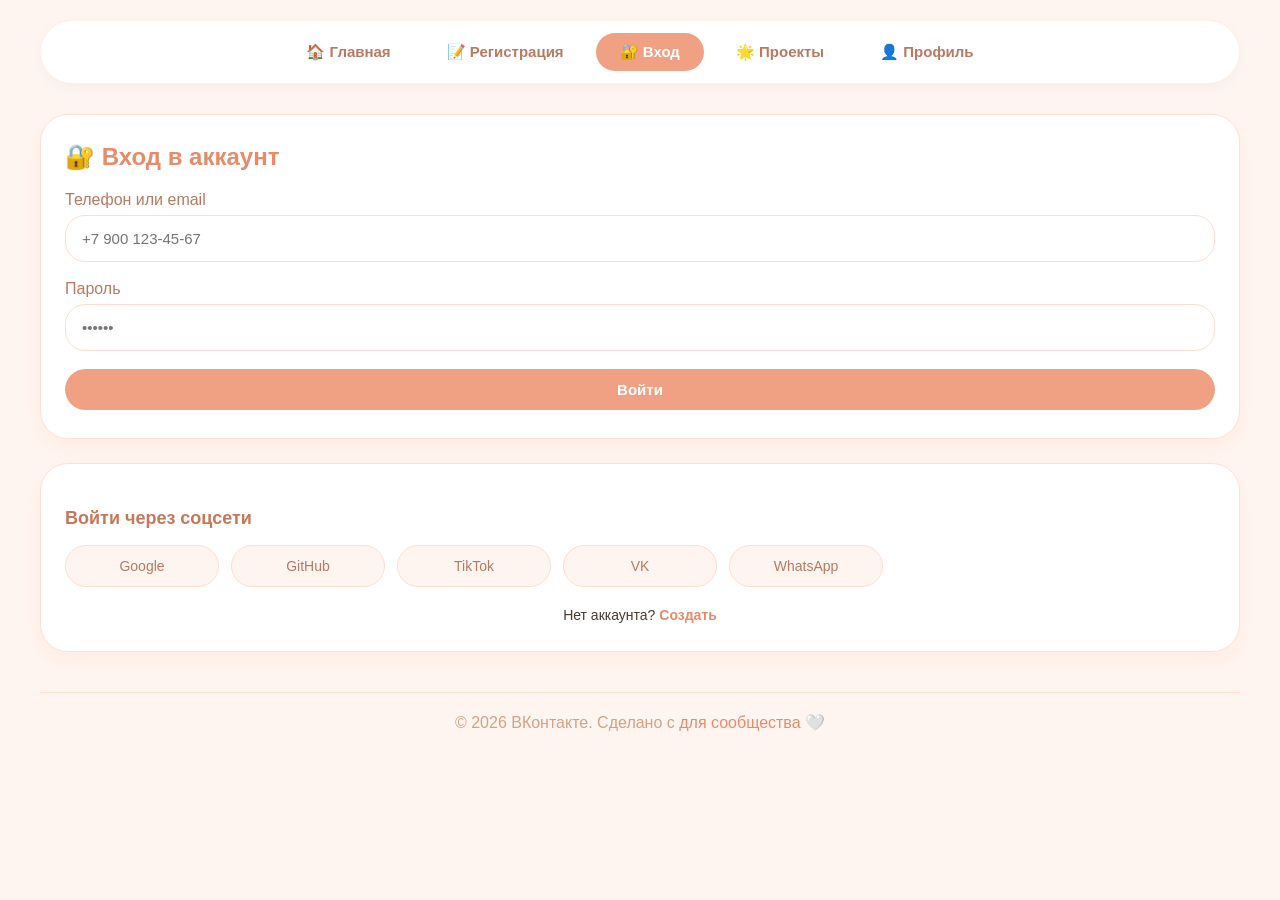
==== login.html @ 93fc008c "Add files via upload" ====
<!DOCTYPE html>
<html lang="ru">
<head>
    <meta charset="UTF-8">
    <meta name="viewport" content="width=device-width, initial-scale=1.0">
    <title>Вход | Меняй мир</title>
    <link rel="stylesheet" href="style.css">
</head>
<body>
    <div class="container">
        <div class="top-nav">
            <a href="index.html" class="nav-link">🏠 Главная</a>
            <a href="register.html" class="nav-link">📝 Регистрация</a>
            <a href="login.html" class="nav-link active">🔐 Вход</a>
            <a href="projects.html" class="nav-link">🌟 Проекты</a>
            <a href="profile.html" class="nav-link">👤 Профиль</a>
        </div>

        <div class="card">
            <h2>🔐 Вход в аккаунт</h2>
            <div class="input-group">
                <label>Телефон или email</label>
                <input type="text" placeholder="+7 900 123-45-67" id="loginUser">
            </div>
            <div class="input-group">
                <label>Пароль</label>
                <input type="password" placeholder="••••••" id="loginPass">
            </div>
            <a href="profile.html" class="btn" style="width: 100%; text-align: center; display: block;">Войти</a>
        </div>

        <div class="card">
            <h3>Войти через соцсети</h3>
            <div class="social-grid">
                <button class="social-btn" onclick="alert('Вход через Google')">Google</button>
                <button class="social-btn" onclick="alert('Вход через GitHub')">GitHub</button>
                <button class="social-btn" onclick="alert('Вход через TikTok')">TikTok</button>
                <button class="social-btn" onclick="alert('Вход через VK')">VK</button>
                <button class="social-btn" onclick="alert('Вход через WhatsApp')">WhatsApp</button>
            </div>
            <p style="margin-top: 20px; text-align: center; font-size: 14px;">Нет аккаунта? 
                <a href="register.html" style="color: #e88b6b; text-decoration: none; font-weight: 600;">Создать</a>
            </p>
        </div>
    </div>

    <div class="footer">
        © 2026 ВКонтакте. Сделано с <a href="#">для сообщества</a> 🤍
    </div>
</body>
</html>
---- style.css ----
* {
    margin: 0;
    padding: 0;
    box-sizing: border-box;
}

body {
    font-family: -apple-system, BlinkMacSystemFont, 'Segoe UI', Roboto, 'Helvetica Neue', sans-serif;
    background: #fff5f0;
    color: #4a3b2f;
    padding: 20px;
    min-height: 100vh;
}

.container {
    max-width: 1200px;
    margin: 0 auto;
}

.card {
    background: white;
    border-radius: 28px;
    padding: 28px 24px;
    box-shadow: 0 8px 20px rgba(255, 160, 122, 0.1);
    margin-bottom: 24px;
    border: 1px solid #ffe0d0;
}

h1 {
    font-size: 32px;
    font-weight: 700;
    color: #e88b6b;
}

h2 {
    font-size: 24px;
    font-weight: 600;
    margin-bottom: 20px;
    color: #e88b6b;
    display: flex;
    align-items: center;
    gap: 10px;
}

h3 {
    font-size: 18px;
    font-weight: 600;
    margin: 16px 0 12px;
    color: #c97759;
}

.btn {
    display: inline-block;
    background: #f0a183;
    color: white;
    border: none;
    padding: 12px 28px;
    border-radius: 40px;
    font-weight: 600;
    font-size: 15px;
    cursor: pointer;
    text-align: center;
    transition: 0.2s;
    text-decoration: none;
}

.btn:hover {
    background: #e88b6b;
    transform: translateY(-2px);
}

.btn-outline {
    background: transparent;
    border: 2px solid #f0a183;
    color: #e88b6b;
}

.btn-outline:hover {
    background: #fff0e8;
    transform: translateY(-2px);
}

.btn-secondary {
    background: #ffd8cc;
    color: #c97759;
    border: none;
}

.btn-secondary:hover {
    background: #ffc8b8;
}

.input-group {
    margin-bottom: 18px;
}

.input-group label {
    display: block;
    font-weight: 500;
    margin-bottom: 6px;
    color: #b87a60;
}

.input-group input,
.input-group textarea {
    width: 100%;
    padding: 14px 16px;
    border: 1px solid #ffddd0;
    border-radius: 20px;
    font-size: 15px;
    background: #ffffff;
    transition: 0.2s;
}

.input-group input:focus,
.input-group textarea:focus {
    outline: none;
    border-color: #f0a183;
    box-shadow: 0 0 0 3px rgba(240, 161, 131, 0.1);
}

.social-grid {
    display: grid;
    grid-template-columns: repeat(auto-fill, minmax(150px, 1fr));
    gap: 12px;
    margin-top: 16px;
}

.social-btn {
    background: #fff5f0;
    border: 1px solid #ffddd0;
    padding: 12px;
    border-radius: 60px;
    font-weight: 500;
    display: flex;
    align-items: center;
    justify-content: center;
    gap: 10px;
    cursor: pointer;
    transition: 0.2s;
    font-size: 14px;
    color: #b87a60;
}

.social-btn:hover {
    background: #ffe8e0;
    border-color: #f0a183;
}

.project-grid {
    display: grid;
    grid-template-columns: repeat(auto-fill, minmax(280px, 1fr));
    gap: 20px;
}

.project-card {
    background: #fffaf7;
    border-radius: 24px;
    padding: 20px;
    margin-bottom: 16px;
    border: 1px solid #ffefe5;
    transition: 0.2s;
}

.project-card:hover {
    box-shadow: 0 4px 12px rgba(240, 161, 131, 0.15);
    transform: translateY(-2px);
}

.help-tag {
    background: #ffefe5;
    border-radius: 30px;
    padding: 8px 16px;
    font-size: 14px;
    display: inline-block;
    margin: 4px 6px 4px 0;
    color: #c97759;
}

.profile-header {
    display: flex;
    align-items: center;
    gap: 24px;
    flex-wrap: wrap;
    border-bottom: 2px solid #ffefe5;
    padding-bottom: 20px;
    margin-bottom: 20px;
}

.avatar {
    width: 80px;
    height: 80px;
    background: #f0a183;
    border-radius: 50%;
    display: flex;
    align-items: center;
    justify-content: center;
    color: white;
    font-size: 32px;
    font-weight: bold;
}

.top-nav {
    background: white;
    border-radius: 60px;
    padding: 12px 24px;
    display: flex;
    flex-wrap: wrap;
    justify-content: center;
    gap: 8px;
    margin-bottom: 30px;
    box-shadow: 0 4px 12px rgba(0,0,0,0.03);
    border: 1px solid #ffefe5;
}

.nav-link {
    background: transparent;
    border: none;
    padding: 10px 24px;
    border-radius: 40px;
    font-weight: 600;
    font-size: 15px;
    cursor: pointer;
    text-decoration: none;
    color: #b87a60;
    transition: all 0.2s;
}

.nav-link:hover {
    background: #ffefe5;
    color: #e88b6b;
}

.nav-link.active {
    background: #f0a183;
    color: white;
}

.footer {
    text-align: center;
    max-width: 1200px;
    margin: 40px auto 20px;
    padding: 20px;
    border-top: 1px solid #ffddd0;
    color: #d4a184;
}

.footer a {
    color: #e88b6b;
    text-decoration: none;
}

@media (max-width: 700px) {
    body { padding: 12px; }
    .card { padding: 20px; }
    .top-nav { position: sticky; top: 8px; z-index: 100; }
}
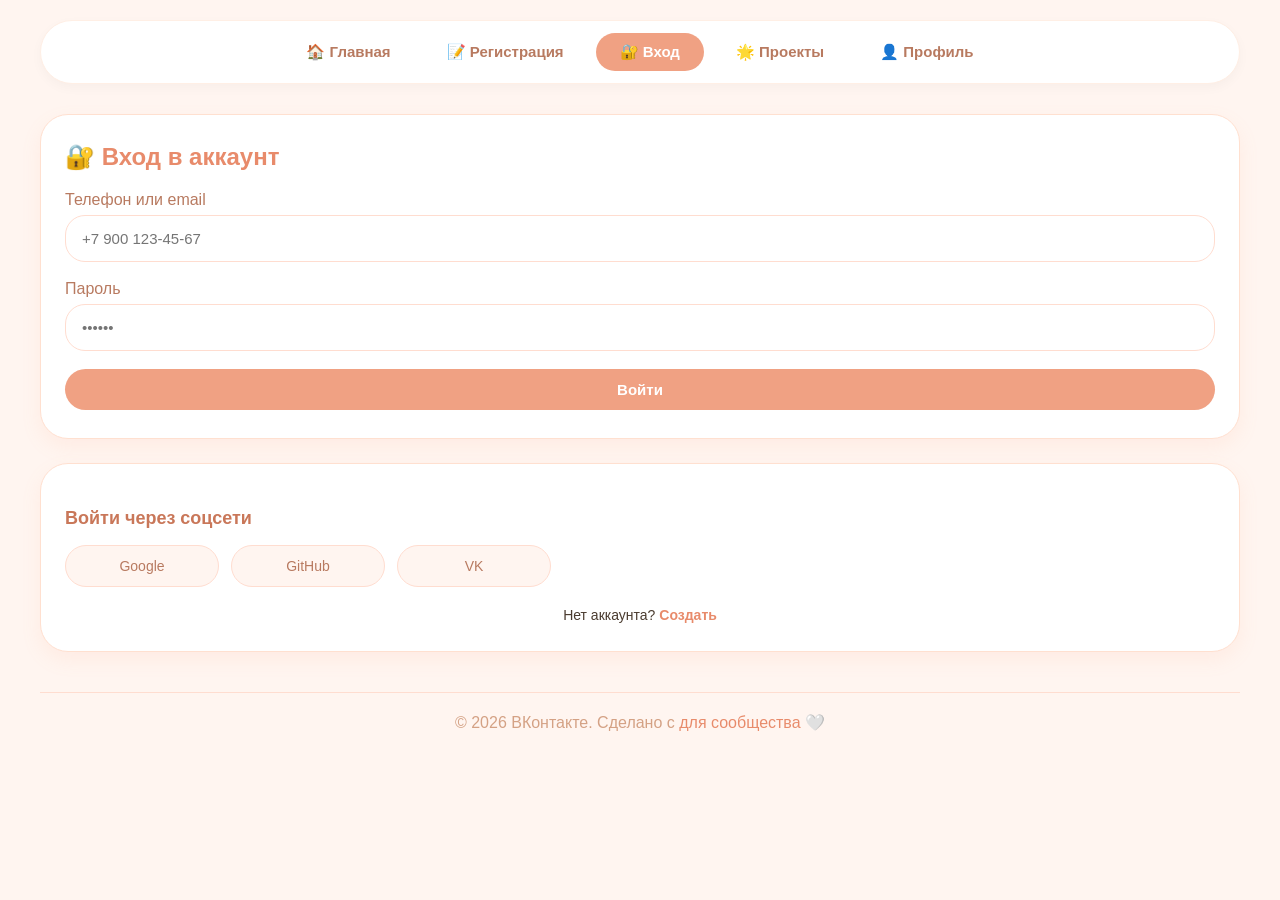
==== commit 3dfa015e: "Add files via upload" ====
--- a/login.html
+++ b/login.html
@@ -34,9 +34,7 @@
             <div class="social-grid">
                 <button class="social-btn" onclick="alert('Вход через Google')">Google</button>
                 <button class="social-btn" onclick="alert('Вход через GitHub')">GitHub</button>
-                <button class="social-btn" onclick="alert('Вход через TikTok')">TikTok</button>
                 <button class="social-btn" onclick="alert('Вход через VK')">VK</button>
-                <button class="social-btn" onclick="alert('Вход через WhatsApp')">WhatsApp</button>
             </div>
             <p style="margin-top: 20px; text-align: center; font-size: 14px;">Нет аккаунта? 
                 <a href="register.html" style="color: #e88b6b; text-decoration: none; font-weight: 600;">Создать</a>
